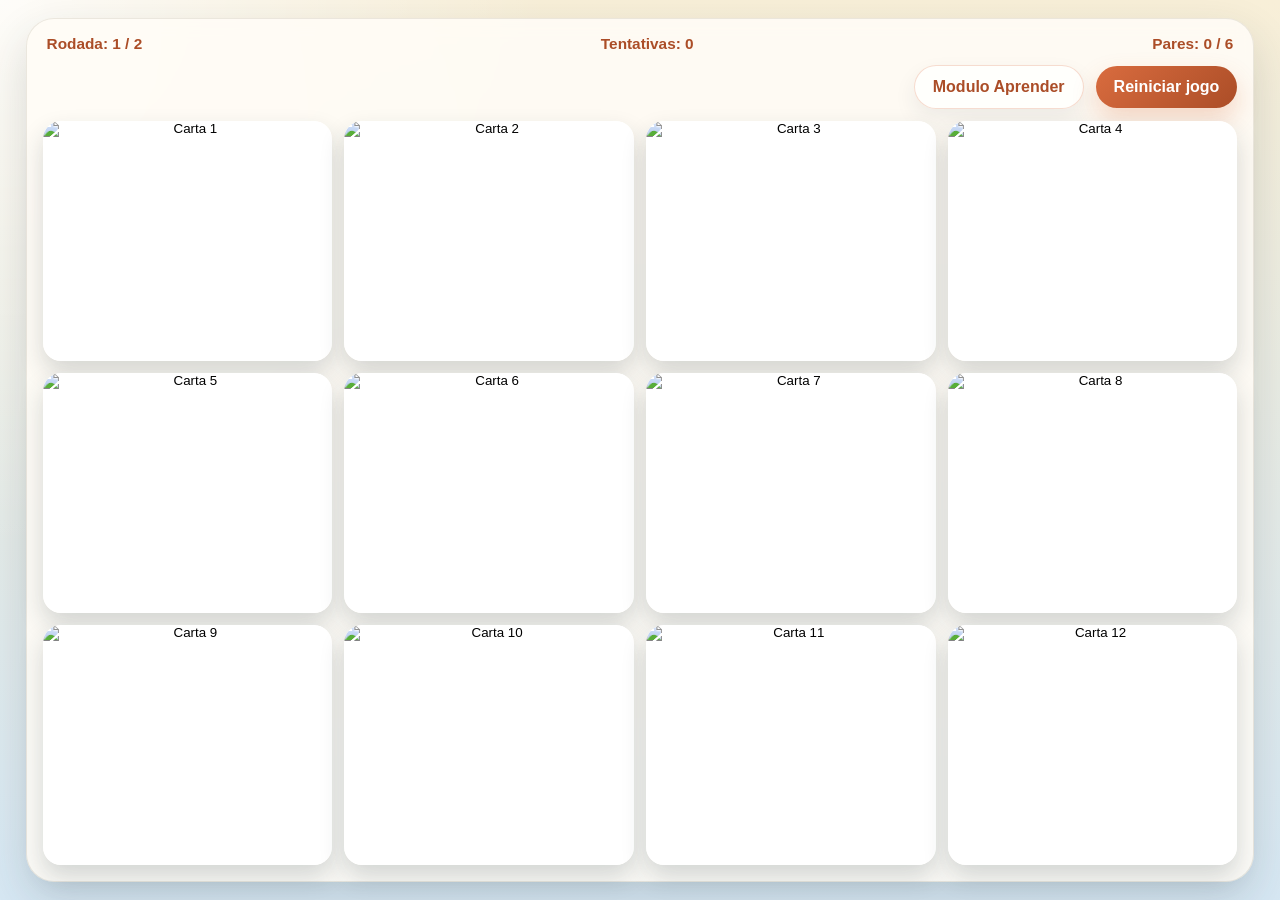
==== index.html @ 37f8279e "Add files via upload" ====
<!DOCTYPE html>
<html lang="pt-BR">
<head>
  <meta charset="UTF-8">
  <meta name="viewport" content="width=device-width, initial-scale=1.0">
  <title>Jogo da Memoria</title>
  <link rel="stylesheet" href="style.css">
</head>
<body>
  <main class="app">
    <section class="board-shell">
      <div class="status-bar" aria-live="polite">
        <span id="round">Rodada: 1 / 2</span>
        <span id="attempts">Tentativas: 0</span>
        <span id="matches">Pares: 0 / 6</span>
      </div>
      <div class="toolbar">
        <button id="learn-button" class="secondary-button" type="button" aria-pressed="false">Modulo Aprender</button>
        <button id="restart-button" class="restart-button" type="button">Reiniciar jogo</button>
      </div>
      <div id="game-board" class="board" aria-label="Tabuleiro do jogo da memoria"></div>
      <div id="learning-modal" class="learning-modal" hidden>
        <div class="learning-card">
          <button id="close-learning-button" class="icon-button close-button" type="button" aria-label="Fechar explicacao">&times;</button>
          <div class="learning-stage">
            <button id="prev-slide-button" class="slide-nav slide-nav-prev" type="button" aria-label="Slide anterior">&lsaquo;</button>
            <figure class="learning-figure">
              <img id="learning-slide-image" src="" alt="Explicacao do conjunto 1A e 1B">
            </figure>
            <button id="next-slide-button" class="slide-nav slide-nav-next" type="button" aria-label="Proximo slide">&rsaquo;</button>
          </div>
        </div>
      </div>
      <div id="game-complete" class="game-complete" hidden>
        <div class="game-complete-card">
          <p class="game-complete-label">Conclusao</p>
          <h2>Parabens!</h2>
          <p>Voce concluiu todas as combinacoes do jogo.</p>
          <p id="final-stats" class="final-stats"></p>
          <button id="restart-button-finish" class="restart-button" type="button">Jogar novamente</button>
        </div>
      </div>
    </section>
  </main>

  <script src="script.js"></script>
</body>
</html>
---- style.css ----
:root {
  --bg-top: #f8efd8;
  --bg-bottom: #d7e8f4;
  --panel: rgba(255, 252, 246, 0.88);
  --panel-border: rgba(92, 80, 52, 0.12);
  --text: #24303a;
  --muted: #5e6b75;
  --accent: #d96c3f;
  --accent-dark: #ab4d27;
  --card-back: linear-gradient(145deg, #24303a, #395161);
  --card-front: #ffffff;
  --card-match: #dbf2df;
  --shadow: 0 18px 45px rgba(36, 48, 58, 0.16);
  --radius-lg: 28px;
  --radius-md: 18px;
}

* {
  box-sizing: border-box;
}

[hidden] {
  display: none !important;
}

body {
  margin: 0;
  min-height: 100vh;
  font-family: "Trebuchet MS", "Segoe UI", sans-serif;
  color: var(--text);
  background:
    radial-gradient(circle at top left, rgba(255, 255, 255, 0.85), transparent 35%),
    linear-gradient(180deg, var(--bg-top), var(--bg-bottom));
}

.app {
  min-height: 100vh;
  width: 100vw;
  margin: 0 auto;
  padding: 12px;
  display: grid;
  place-items: center;
}

.board-shell {
  position: relative;
  width: min(96vw, 1600px);
  height: min(96vh, 980px);
  background: var(--panel);
  border: 1px solid var(--panel-border);
  border-radius: var(--radius-lg);
  box-shadow: var(--shadow);
  backdrop-filter: blur(8px);
  padding: 16px;
  display: grid;
  grid-template-rows: auto auto 1fr;
}

.status-bar {
  display: flex;
  justify-content: space-between;
  gap: 12px;
  margin-bottom: 12px;
  padding: 0 4px;
  color: var(--accent-dark);
  font-weight: 700;
  font-size: clamp(0.95rem, 1.2vw, 1.1rem);
}

.toolbar {
  display: flex;
  justify-content: flex-end;
  align-items: center;
  gap: 12px;
  margin-bottom: 12px;
}

.secondary-button,
.restart-button {
  border: 0;
  border-radius: 999px;
  padding: 12px 18px;
  font: inherit;
  transition: transform 140ms ease, box-shadow 140ms ease, background 140ms ease, color 140ms ease;
}

.secondary-button {
  font-weight: 800;
  color: var(--accent-dark);
  background: rgba(255, 255, 255, 0.75);
  border: 1px solid rgba(217, 108, 63, 0.24);
  box-shadow: 0 10px 22px rgba(36, 48, 58, 0.08);
  cursor: pointer;
}

.secondary-button.is-active {
  color: #ffffff;
  background: linear-gradient(135deg, #1f4f9a, #2f7fc2);
  box-shadow: 0 12px 24px rgba(31, 79, 154, 0.25);
}

.secondary-button:hover {
  transform: translateY(-1px);
}

.secondary-button:active {
  transform: translateY(0);
}

.restart-button {
  font-weight: 800;
  color: #ffffff;
  background: linear-gradient(135deg, var(--accent), var(--accent-dark));
  box-shadow: 0 12px 24px rgba(217, 108, 63, 0.26);
  cursor: pointer;
}

.restart-button:hover {
  transform: translateY(-1px);
  box-shadow: 0 16px 28px rgba(217, 108, 63, 0.3);
}

.restart-button:active {
  transform: translateY(0);
}

.board {
  height: 100%;
  display: grid;
  grid-template-columns: repeat(4, minmax(0, 1fr));
  grid-template-rows: repeat(3, minmax(0, 1fr));
  gap: 12px;
}

.card {
  position: relative;
  width: 100%;
  height: 100%;
  border: 0;
  border-radius: 18px;
  background: transparent;
  padding: 0;
  overflow: hidden;
  box-shadow: 0 12px 24px rgba(36, 48, 58, 0.18);
  perspective: 1200px;
  cursor: pointer;
  transition: opacity 220ms ease, transform 220ms ease;
}

.card:focus-visible {
  outline: 3px solid rgba(217, 108, 63, 0.45);
  outline-offset: 4px;
}

.card.is-hidden {
  opacity: 0;
  transform: scale(0.92);
  pointer-events: none;
}

.card-inner {
  position: relative;
  width: 100%;
  height: 100%;
  transform-style: preserve-3d;
  transition: transform 420ms ease;
}

.card.is-flipped .card-inner {
  transform: rotateY(180deg);
}

.card-face {
  position: absolute;
  inset: 0;
  border-radius: 18px;
  overflow: hidden;
  backface-visibility: hidden;
  background: var(--card-front);
}

.card-back {
  transform: rotateY(180deg);
}

.card-face img {
  width: 100%;
  height: 100%;
  display: block;
  object-fit: contain;
  background: #ffffff;
}

.learning-modal,
.game-complete {
  position: absolute;
  inset: 0;
  display: grid;
  place-items: center;
  padding: 24px;
  background: rgba(255, 252, 246, 0.86);
  backdrop-filter: blur(6px);
  border-radius: var(--radius-lg);
}

.learning-card {
  position: relative;
  width: min(96vw, 1480px);
  height: min(92vh, 940px);
  padding: 0;
  border-radius: 28px;
  background: rgba(255, 255, 255, 0.96);
  border: 1px solid rgba(92, 80, 52, 0.12);
  box-shadow: 0 22px 54px rgba(36, 48, 58, 0.22);
  overflow: hidden;
}

.icon-button,
.slide-nav {
  border: 1px solid rgba(255, 255, 255, 0.35);
  border-radius: 999px;
  font: inherit;
  cursor: pointer;
  transition: opacity 140ms ease, transform 140ms ease, background 140ms ease;
}

.icon-button {
  position: absolute;
  top: 18px;
  right: 18px;
  z-index: 2;
  width: 42px;
  height: 42px;
  padding: 0;
  color: #ffffff;
  background: rgba(36, 48, 58, 0.55);
  font-size: 1.6rem;
  line-height: 1;
}

.learning-stage {
  position: relative;
  width: 100%;
  height: 100%;
}

.learning-figure {
  margin: 0;
  width: 100%;
  height: 100%;
}

.learning-figure img {
  width: 100%;
  height: 100%;
  object-fit: contain;
  object-position: center;
  background: #ffffff;
}

.slide-nav {
  position: absolute;
  top: 50%;
  z-index: 2;
  width: 42px;
  height: 42px;
  padding: 0;
  color: #ffffff;
  background: rgba(36, 48, 58, 0.45);
  font-size: 1.6rem;
  line-height: 1;
  transform: translateY(-50%);
}

.slide-nav-prev {
  left: 18px;
}

.slide-nav-next {
  right: 18px;
}

.icon-button:hover,
.slide-nav:hover {
  background: rgba(36, 48, 58, 0.72);
  transform: translateY(-50%) scale(1.04);
}

.icon-button:hover {
  transform: scale(1.04);
}

.slide-nav:disabled {
  opacity: 0.2;
  cursor: not-allowed;
}

.slide-nav:disabled:hover {
  transform: translateY(-50%);
  background: rgba(36, 48, 58, 0.45);
}

.game-complete-card {
  width: min(720px, 100%);
  padding: 36px 28px;
  border-radius: 28px;
  background: linear-gradient(180deg, rgba(255, 255, 255, 0.96), rgba(247, 237, 217, 0.96));
  border: 1px solid rgba(92, 80, 52, 0.12);
  box-shadow: 0 22px 54px rgba(36, 48, 58, 0.22);
  text-align: center;
}

.game-complete-label {
  margin: 0 0 8px;
  font-size: 0.92rem;
  font-weight: 800;
  letter-spacing: 0.18em;
  text-transform: uppercase;
  color: var(--accent-dark);
}

.game-complete-card h2 {
  margin: 0;
  font-size: clamp(2.4rem, 5vw, 4.8rem);
  line-height: 0.95;
  color: #1f4f9a;
}

.game-complete-card p {
  margin: 14px 0 0;
  font-size: clamp(1rem, 1.8vw, 1.35rem);
  font-weight: 700;
  color: var(--text);
}

.final-stats {
  color: var(--accent-dark);
}

@media (max-width: 640px) {
  .app {
    width: 100vw;
    padding: 8px;
  }

  .board-shell {
    width: 100%;
    height: auto;
    min-height: calc(100vh - 16px);
    padding: 10px;
  }

  .status-bar {
    margin-bottom: 8px;
    font-size: 0.82rem;
  }

  .toolbar {
    flex-direction: column;
    align-items: stretch;
    margin-bottom: 10px;
  }

  .secondary-button,
  .restart-button {
    width: 100%;
    padding: 11px 16px;
  }

  .board {
    grid-template-columns: repeat(3, minmax(0, 1fr));
    grid-template-rows: repeat(4, minmax(0, 1fr));
    gap: 8px;
  }

  .card {
    border-radius: 14px;
  }

  .card-face {
    border-radius: 14px;
  }

  .game-complete {
    padding: 12px;
  }

  .game-complete-card {
    padding: 24px 18px;
    border-radius: 20px;
  }

  .learning-modal {
    padding: 12px;
  }

  .learning-card {
    border-radius: 20px;
  }

  .icon-button {
    top: 12px;
    right: 12px;
  }

  .slide-nav-prev {
    left: 12px;
  }

  .slide-nav-next {
    right: 12px;
  }
}
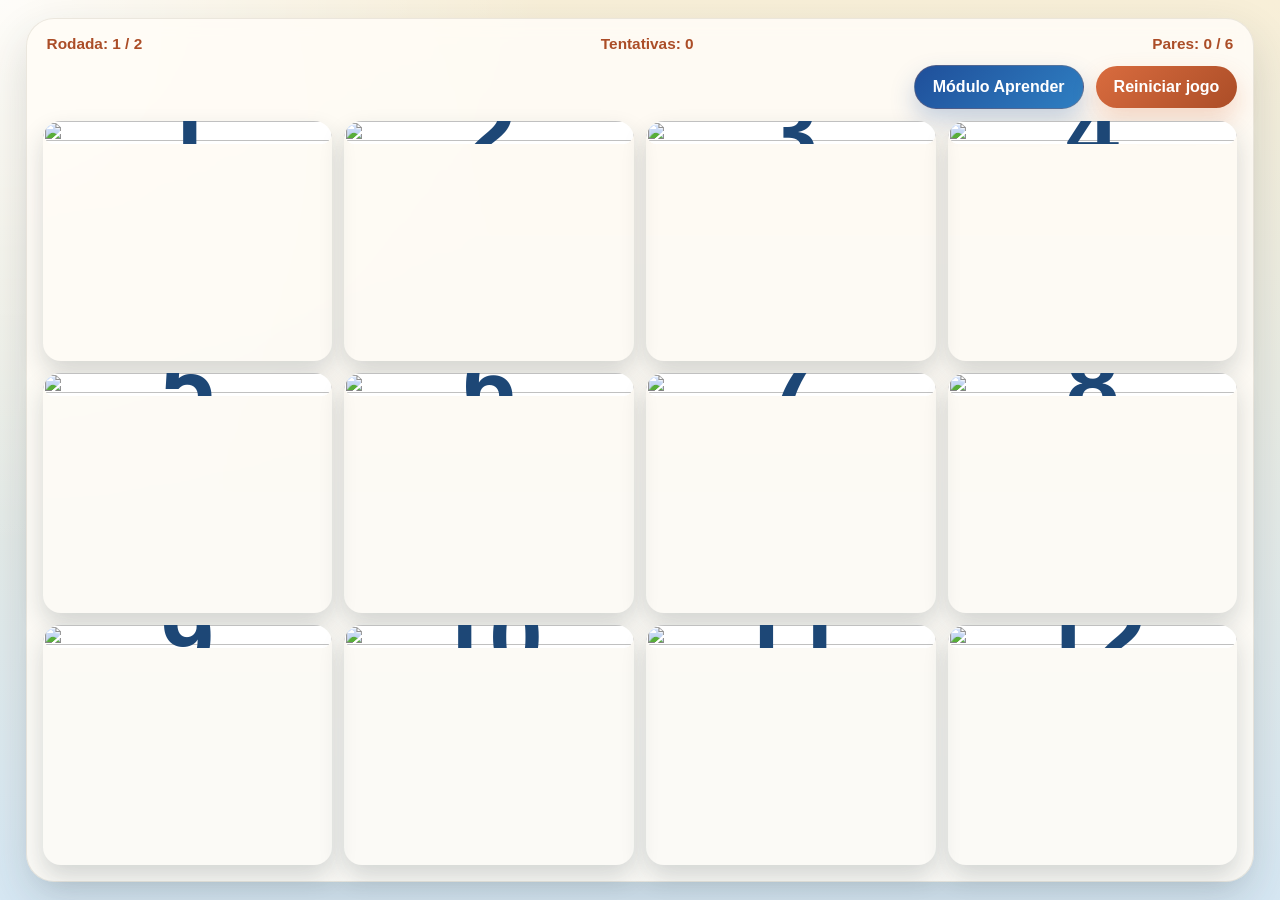
==== commit 7fd2e5e3: "Add files via upload" ====
--- a/index.html
+++ b/index.html
@@ -15,7 +15,7 @@
         <span id="matches">Pares: 0 / 6</span>
       </div>
       <div class="toolbar">
-        <button id="learn-button" class="secondary-button" type="button" aria-pressed="false">Modulo Aprender</button>
+        <button id="learn-button" class="secondary-button" type="button" aria-pressed="false">Módulo Aprender</button>
         <button id="restart-button" class="restart-button" type="button">Reiniciar jogo</button>
       </div>
       <div id="game-board" class="board" aria-label="Tabuleiro do jogo da memoria"></div>
--- a/style.css
+++ b/style.css
@@ -183,12 +183,28 @@
   transform: rotateY(180deg);
 }
 
+.card-front {
+  position: relative;
+}
+
 .card-face img {
   width: 100%;
   height: 100%;
   display: block;
   object-fit: contain;
   background: #ffffff;
+}
+
+.card-number {
+  position: absolute;
+  top: 50%;
+  left: 50%;
+  color: #1d4776;
+  font-family: "Barlow-Preto", "Barlow", sans-serif;
+  font-size: clamp(3.2rem, 7.5vw, 7.4rem);
+  font-weight: 900;
+  line-height: 1;
+  transform: translate(-50%, -50%);
 }
 
 .learning-modal,
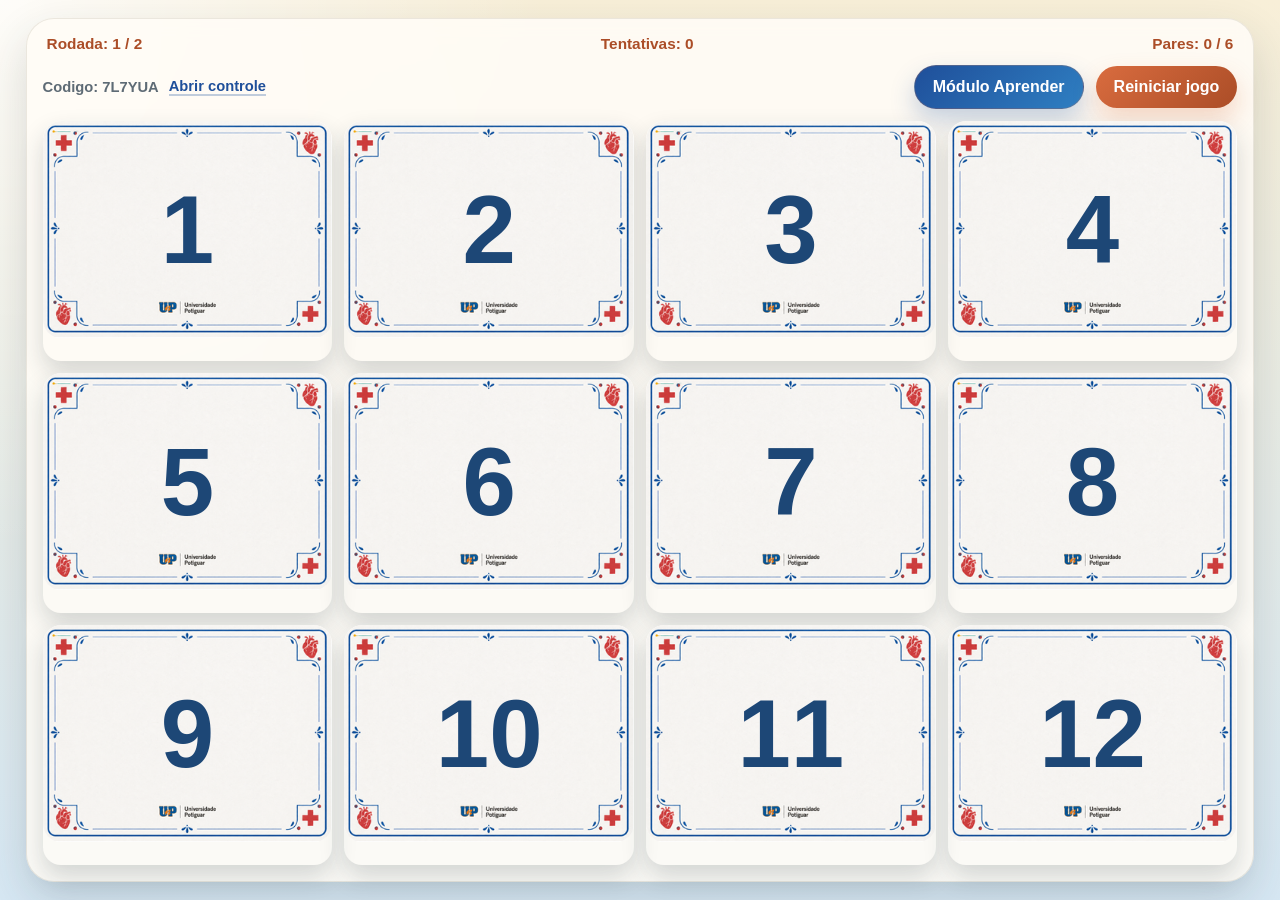
==== commit 33e3b1af: "Add files via upload" ====
--- a/index.html
+++ b/index.html
@@ -15,6 +15,10 @@
         <span id="matches">Pares: 0 / 6</span>
       </div>
       <div class="toolbar">
+        <div id="remote-info" class="remote-info" hidden>
+          <span id="remote-info-code"></span>
+          <a id="remote-info-link" href="controle.html">Abrir controle</a>
+        </div>
         <button id="learn-button" class="secondary-button" type="button" aria-pressed="false">Módulo Aprender</button>
         <button id="restart-button" class="restart-button" type="button">Reiniciar jogo</button>
       </div>
@@ -43,6 +47,9 @@
     </section>
   </main>
 
+  <script src="https://www.gstatic.com/firebasejs/10.12.5/firebase-app-compat.js"></script>
+  <script src="https://www.gstatic.com/firebasejs/10.12.5/firebase-database-compat.js"></script>
+  <script src="firebase-config.js"></script>
   <script src="script.js"></script>
 </body>
 </html>
--- a/style.css
+++ b/style.css
@@ -75,6 +75,22 @@
   margin-bottom: 12px;
 }
 
+.remote-info {
+  margin-right: auto;
+  display: flex;
+  align-items: center;
+  gap: 10px;
+  color: var(--muted);
+  font-size: 0.92rem;
+  font-weight: 800;
+}
+
+.remote-info a {
+  color: #1f4f9a;
+  text-decoration: none;
+  border-bottom: 2px solid rgba(31, 79, 154, 0.28);
+}
+
 .secondary-button,
 .restart-button {
   border: 0;
@@ -311,7 +327,12 @@
   cursor: not-allowed;
 }
 
-.slide-nav:disabled:hover {
+.slide-nav.is-at-end {
+  opacity: 0.55;
+}
+
+.slide-nav:disabled:hover,
+.slide-nav.is-at-end:hover {
   transform: translateY(-50%);
   background: rgba(36, 48, 58, 0.45);
 }
@@ -353,6 +374,164 @@
   color: var(--accent-dark);
 }
 
+.remote-body {
+  min-height: 100vh;
+  display: grid;
+  place-items: center;
+  padding: 18px;
+}
+
+.remote-control {
+  width: min(100%, 480px);
+}
+
+.remote-panel {
+  padding: 28px;
+  border-radius: var(--radius-md);
+  background: rgba(255, 255, 255, 0.88);
+  border: 1px solid var(--panel-border);
+  box-shadow: var(--shadow);
+}
+
+.remote-label {
+  margin: 0 0 8px;
+  color: var(--accent-dark);
+  font-size: 0.84rem;
+  font-weight: 800;
+  letter-spacing: 0.16em;
+  text-transform: uppercase;
+}
+
+.remote-panel h1 {
+  margin: 0;
+  color: #1f4f9a;
+  font-size: clamp(2.4rem, 14vw, 4.2rem);
+  line-height: 0.95;
+}
+
+.remote-session,
+.remote-status {
+  margin: 14px 0 0;
+  color: var(--muted);
+  font-weight: 700;
+}
+
+.remote-status.is-error {
+  color: #9b2f22;
+}
+
+.remote-connect-form {
+  display: grid;
+  gap: 8px;
+  margin-top: 22px;
+}
+
+.remote-connect-form label {
+  color: var(--text);
+  font-weight: 900;
+}
+
+.remote-connect-row {
+  display: grid;
+  grid-template-columns: 1fr auto;
+  gap: 10px;
+}
+
+.remote-session-input {
+  min-width: 0;
+  border: 1px solid rgba(36, 48, 58, 0.18);
+  border-radius: 14px;
+  padding: 14px 12px;
+  color: var(--text);
+  background: #ffffff;
+  font: inherit;
+  font-size: 1.1rem;
+  font-weight: 900;
+  letter-spacing: 0.08em;
+  text-transform: uppercase;
+}
+
+.remote-session-input:focus {
+  border-color: rgba(31, 79, 154, 0.58);
+  outline: 3px solid rgba(47, 127, 194, 0.18);
+}
+
+.remote-connect-button {
+  border: 0;
+  border-radius: 14px;
+  padding: 0 16px;
+  color: #ffffff;
+  background: linear-gradient(135deg, #1f4f9a, #2f7fc2);
+  font: inherit;
+  font-weight: 900;
+  cursor: pointer;
+  box-shadow: 0 10px 20px rgba(31, 79, 154, 0.18);
+}
+
+.remote-actions {
+  display: grid;
+  gap: 12px;
+  margin-top: 24px;
+}
+
+.remote-button {
+  min-height: 64px;
+  border: 0;
+  border-radius: 16px;
+  color: #ffffff;
+  font: inherit;
+  font-size: 1.2rem;
+  font-weight: 900;
+  cursor: pointer;
+  box-shadow: 0 12px 24px rgba(36, 48, 58, 0.16);
+  transition: transform 140ms ease, opacity 140ms ease, box-shadow 140ms ease;
+}
+
+.remote-button:hover {
+  transform: translateY(-1px);
+  box-shadow: 0 16px 28px rgba(36, 48, 58, 0.2);
+}
+
+.remote-button:active {
+  transform: translateY(0);
+}
+
+.remote-button:disabled {
+  opacity: 0.55;
+  cursor: wait;
+}
+
+.remote-button-primary {
+  background: linear-gradient(135deg, #1f4f9a, #2f7fc2);
+}
+
+.remote-button-secondary {
+  background: linear-gradient(135deg, #53606b, #24303a);
+}
+
+.remote-button-danger {
+  background: linear-gradient(135deg, var(--accent), var(--accent-dark));
+}
+
+.remote-disconnect-button {
+  margin-top: 14px;
+  min-height: 48px;
+  border: 1px solid rgba(36, 48, 58, 0.16);
+  border-radius: 14px;
+  color: var(--muted);
+  background: rgba(255, 255, 255, 0.72);
+  font: inherit;
+  font-weight: 900;
+  cursor: pointer;
+  transition: transform 140ms ease, background 140ms ease, color 140ms ease;
+}
+
+.remote-disconnect-button:hover {
+  color: var(--text);
+  background: #ffffff;
+  transform: translateY(-1px);
+}
+
 @media (max-width: 640px) {
   .app {
     width: 100vw;
@@ -377,6 +556,20 @@
     margin-bottom: 10px;
   }
 
+  .remote-info {
+    width: 100%;
+    margin-right: 0;
+    justify-content: space-between;
+  }
+
+  .remote-connect-row {
+    grid-template-columns: 1fr;
+  }
+
+  .remote-connect-button {
+    min-height: 52px;
+  }
+
   .secondary-button,
   .restart-button {
     width: 100%;
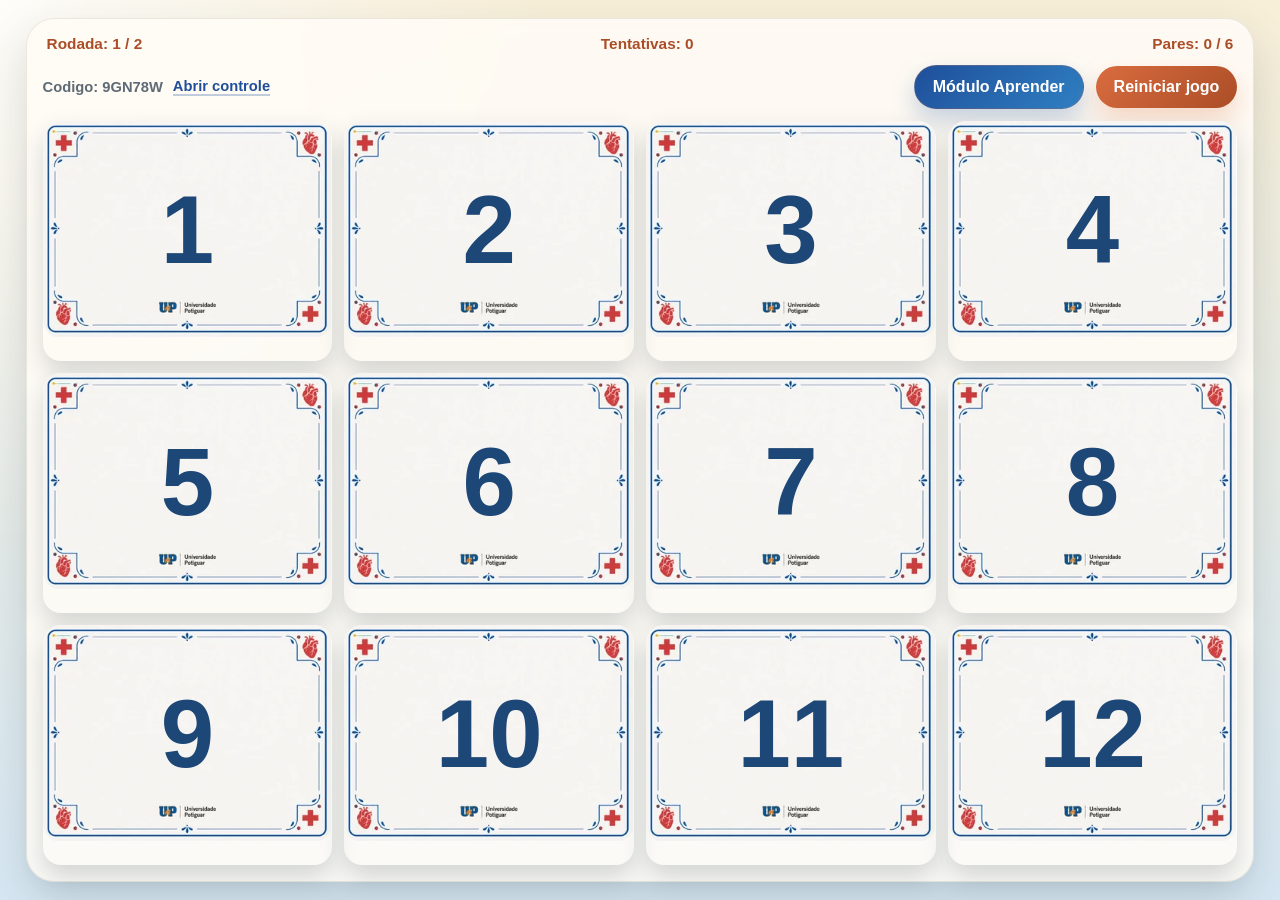
==== commit 790a3a29: "Add files via upload" ====
--- a/index.html
+++ b/index.html
@@ -29,7 +29,7 @@
           <div class="learning-stage">
             <button id="prev-slide-button" class="slide-nav slide-nav-prev" type="button" aria-label="Slide anterior">&lsaquo;</button>
             <figure class="learning-figure">
-              <img id="learning-slide-image" src="" alt="Explicacao do conjunto 1A e 1B">
+              <img id="learning-slide-image" src="" alt="Explicacao do conjunto 1A e 1B" loading="lazy" decoding="async">
             </figure>
             <button id="next-slide-button" class="slide-nav slide-nav-next" type="button" aria-label="Proximo slide">&rsaquo;</button>
           </div>
